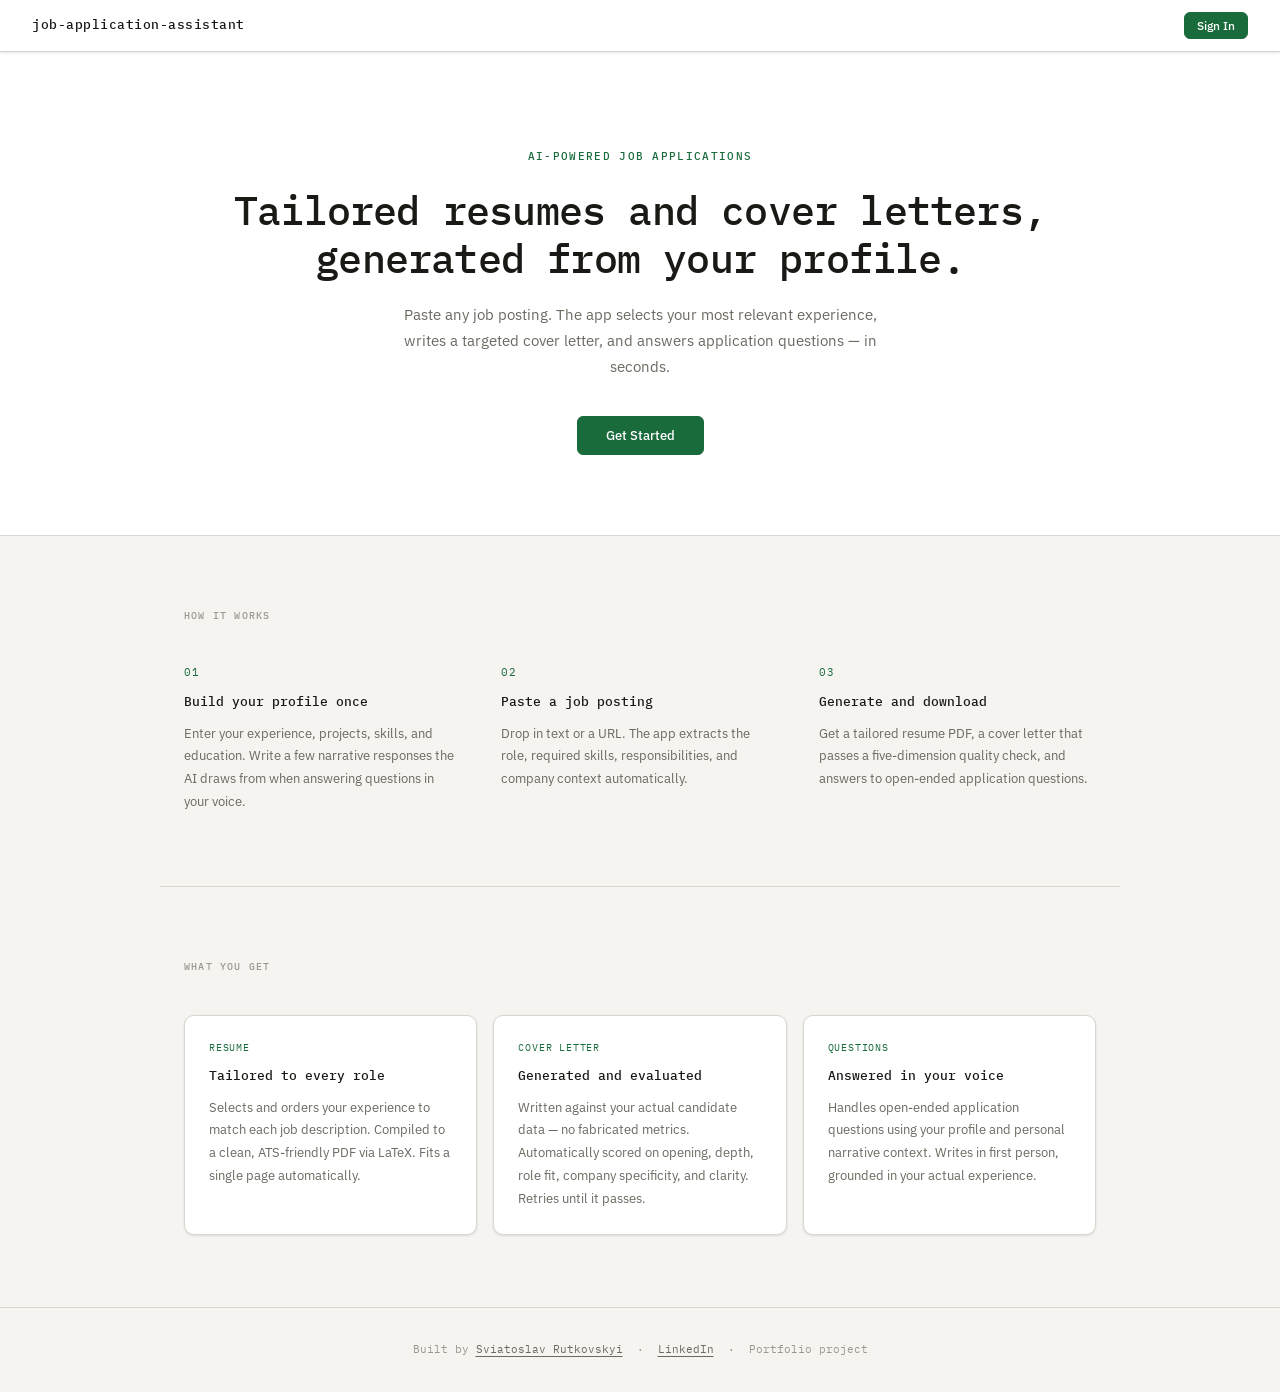
==== frontend/index.html @ 9e21bfa5 "refactured the file structure, split main into routers, added dependencies which absorbed auth, spli" ====
<!doctype html>
<html lang="en">
  <head>
    <meta charset="UTF-8" />
    <meta name="viewport" content="width=device-width, initial-scale=1.0" />
    <title>Job Application Assistant</title>
    <link rel="preconnect" href="https://fonts.googleapis.com" />
    <link
      href="https://fonts.googleapis.com/css2?family=IBM+Plex+Mono:wght@400;500&family=IBM+Plex+Sans:wght@400;500;600&display=swap"
      rel="stylesheet"
    />
    <link rel="stylesheet" href="/frontend/style.css" />
  </head>
  <body style="display: none">
    <!-- Header -->
    <header>
      <span class="header-title">job-application-assistant</span>
      <div style="display: flex; align-items: center; gap: 16px">
        <div class="job-status">
          <div class="status-dot" id="status-dot"></div>
          <span id="status-text">no job loaded</span>
        </div>
        <a class="btn btn-sm" href="/frontend/profile-setup.html"
          >Edit Profile</a
        >
        <button class="btn btn-sm" onclick="signOut()">Sign Out</button>
      </div>
    </header>

    <!-- Action bar -->
    <div class="action-bar">
      <button
        class="btn btn-primary"
        id="btn-cover-letter"
        onclick="runAction('cover-letter')"
      >
        <div class="spinner"></div>
        <span class="btn-label">Generate Cover Letter</span>
      </button>
      <button
        class="btn btn-primary"
        id="btn-resume"
        onclick="runAction('resume')"
      >
        <div class="spinner"></div>
        <span class="btn-label">Tailor Resume</span>
      </button>
      <button class="btn" id="btn-answer" onclick="runAction('answer')">
        <div class="spinner"></div>
        <span class="btn-label">Answer Question</span>
      </button>
    </div>

    <!-- Tab bar -->
    <div class="tab-bar">
      <button class="tab active" onclick="switchTab('job')" id="tab-job">
        Job Description
      </button>
      <button
        class="tab"
        onclick="switchTab('cover-letter')"
        id="tab-cover-letter"
      >
        Cover Letter
      </button>
      <button class="tab" onclick="switchTab('resume')" id="tab-resume">
        Resume
      </button>
      <button class="tab" onclick="switchTab('questions')" id="tab-questions">
        Questions
      </button>
    </div>

    <main>
      <!-- Job Description tab -->
      <div class="tab-panel active" id="panel-job">
        <div class="card">
          <div class="card-header">
            <span>Job Posting</span>
            <span class="meta-text"
              >paste text or URL — URLs are scraped automatically</span
            >
          </div>
          <div class="card-body">
            <textarea
              id="job-posting"
              rows="18"
              placeholder="Paste job description here or enter a URL..."
              oninput="onJobPostingChange()"
            ></textarea>
          </div>
        </div>
      </div>

      <!-- Cover Letter tab -->
      <div class="tab-panel" id="panel-cover-letter">
        <div class="cover-letter-grid">
          <div class="card">
            <div class="card-header">
              <span>Cover Letter</span>
              <div class="flex gap-2">
                <button
                  class="btn btn-sm"
                  onclick="copyText('cover-letter-text')"
                >
                  Copy
                </button>
                <button
                  class="btn btn-sm"
                  id="btn-edit-cl"
                  onclick="toggleEditCoverLetter()"
                  disabled
                >
                  Edit
                </button>
                <button
                  class="btn btn-sm"
                  id="btn-pdf"
                  onclick="downloadCoverLetterPdf()"
                  disabled
                >
                  <div class="spinner"></div>
                  <span class="btn-label">Download PDF</span>
                </button>
              </div>
            </div>
            <div class="card-body" id="cover-letter-output">
              <div class="empty-state">
                Generate a cover letter to see it here.
              </div>
            </div>
          </div>

          <div class="cover-letter-actions"></div>
        </div>
      </div>

      <!-- Resume tab -->
      <div class="tab-panel" id="panel-resume">
        <div class="resume-grid">
          <div>
            <div id="resume-preview-container">
              <div class="pdf-placeholder" id="resume-placeholder">
                Tailor a resume to preview it here.
              </div>
              <iframe
                id="resume-iframe"
                class="pdf-preview"
                style="display: none"
              ></iframe>
            </div>
          </div>

          <div style="display: flex; flex-direction: column; gap: 12px">
            <div class="card">
              <div class="card-header">Download</div>
              <div class="card-body">
                <a
                  id="resume-download-link"
                  class="btn w-full"
                  style="
                    text-decoration: none;
                    justify-content: center;
                    display: none;
                  "
                >
                  Download PDF
                </a>
                <span class="meta-text" id="no-resume-msg">No resume yet.</span>
              </div>
            </div>
            <div class="card">
              <div class="card-header">Feedback</div>
              <div class="card-body">
                <span class="section-label">Optional notes for the model</span>
                <textarea
                  id="resume-feedback"
                  rows="5"
                  placeholder="e.g. Include the neural network project, focus on backend experience..."
                ></textarea>
              </div>
            </div>

            <div class="card">
              <div class="card-header">Options</div>
              <div class="card-body">
                <label
                  class="checkbox-label"
                  id="use-last-resume-row"
                  style="display: none"
                >
                  <input type="checkbox" id="use-last-resume" />
                  Use last resume as base
                </label>
                <span class="meta-text" id="no-last-resume-msg"
                  >No previous resume yet.</span
                >
              </div>
            </div>
          </div>
        </div>
      </div>

      <!-- Questions tab -->
      <div class="tab-panel" id="panel-questions">
        <div class="card">
          <div class="card-header">
            <span>Interview Questions</span>
            <button class="btn btn-sm" onclick="addQuestion()">
              + Add Question
            </button>
          </div>
          <div class="card-body" id="qa-list"></div>
        </div>
      </div>
    </main>

    <!-- Toast container -->
    <div id="toast-container"></div>

    <script src="/frontend/auth.js" defer></script>
    <script src="/frontend/app.js" defer></script>
    <script defer>
      document.addEventListener("DOMContentLoaded", () =>
        requireAuthAndProfile(),
      );
    </script>
  </body>
</html>
---- frontend/style.css ----
:root {
  --bg: #f5f4f0;
  --surface: #ffffff;
  --surface-2: #f0efe9;
  --border: #d8d6ce;
  --border-strong: #b8b6ae;
  --text: #1a1916;
  --text-2: #6b6960;
  --text-3: #9b9890;
  --accent: #1a6b3c;
  --accent-hover: #145530;
  --accent-light: #e8f5ed;
  --danger: #c0392b;
  --danger-light: #fdf0ee;
  --warn: #b7791f;
  --warn-light: #fef9ee;
  --radius: 6px;
  --radius-lg: 10px;
  --mono: "IBM Plex Mono", monospace;
  --sans: "IBM Plex Sans", sans-serif;
  --shadow: 0 1px 3px rgba(0, 0, 0, 0.08), 0 1px 2px rgba(0, 0, 0, 0.04);
  --shadow-md: 0 4px 12px rgba(0, 0, 0, 0.08), 0 2px 4px rgba(0, 0, 0, 0.04);
}

@media (prefers-color-scheme: dark) {
  :root {
    --bg: #141412;
    --surface: #1e1d1a;
    --surface-2: #272521;
    --border: #2e2c28;
    --border-strong: #3e3c38;
    --text: #e8e6df;
    --text-2: #908e87;
    --text-3: #605e58;
    --accent: #4ade80;
    --accent-hover: #22c55e;
    --accent-light: #0d2a1a;
    --danger: #f87171;
    --danger-light: #2a0f0f;
    --warn: #fbbf24;
    --warn-light: #2a1f0a;
    --shadow: 0 1px 3px rgba(0, 0, 0, 0.3);
    --shadow-md: 0 4px 12px rgba(0, 0, 0, 0.3);
  }
}

* {
  box-sizing: border-box;
  margin: 0;
  padding: 0;
}

body {
  font-family: var(--sans);
  background: var(--bg);
  color: var(--text);
  font-size: 14px;
  line-height: 1.6;
  min-height: 100vh;
}

/* ── Header ── */
header {
  background: var(--surface);
  border-bottom: 1px solid var(--border);
  padding: 0 24px;
  height: 52px;
  display: flex;
  align-items: center;
  justify-content: space-between;
  position: sticky;
  top: 0;
  z-index: 100;
  box-shadow: var(--shadow);
}

.header-title {
  font-family: var(--mono);
  font-size: 13px;
  font-weight: 500;
  letter-spacing: 0.04em;
  color: var(--text);
}

.job-status {
  display: flex;
  align-items: center;
  gap: 8px;
  font-size: 12px;
  font-family: var(--mono);
  color: var(--text-2);
}

.status-dot {
  width: 7px;
  height: 7px;
  border-radius: 50%;
  background: var(--border-strong);
  transition: background 0.3s;
  flex-shrink: 0;
}
.status-dot.parsing {
  background: var(--warn);
  animation: pulse 1s infinite;
}
.status-dot.ready {
  background: var(--accent);
}
.status-dot.error {
  background: var(--danger);
}

@keyframes pulse {
  0%,
  100% {
    opacity: 1;
  }
  50% {
    opacity: 0.4;
  }
}

/* ── Action bar ── */
.action-bar {
  background: var(--surface);
  border-bottom: 1px solid var(--border);
  padding: 10px 24px;
  display: flex;
  gap: 8px;
  align-items: center;
}

.btn {
  font-family: var(--sans);
  font-size: 13px;
  font-weight: 500;
  padding: 7px 16px;
  border-radius: var(--radius);
  border: 1px solid var(--border-strong);
  background: var(--surface-2);
  color: var(--text);
  cursor: pointer;
  transition: all 0.15s;
  display: inline-flex;
  align-items: center;
  gap: 6px;
  white-space: nowrap;
}
.btn:hover:not(:disabled) {
  background: var(--border);
}
.btn:active:not(:disabled) {
  transform: scale(0.98);
}
.btn:disabled {
  opacity: 0.45;
  cursor: not-allowed;
}

.btn-primary {
  background: var(--accent);
  border-color: var(--accent);
  color: #fff;
}
@media (prefers-color-scheme: dark) {
  .btn-primary {
    color: #0d2a1a;
  }
}
.btn-primary:hover:not(:disabled) {
  background: var(--accent-hover);
  border-color: var(--accent-hover);
}

.btn-sm {
  font-size: 12px;
  padding: 5px 12px;
}

.spinner {
  width: 12px;
  height: 12px;
  border: 2px solid transparent;
  border-top-color: currentColor;
  border-radius: 50%;
  animation: spin 0.7s linear infinite;
  display: none;
}
.loading .spinner {
  display: inline-block;
}
.loading .btn-label {
  opacity: 0.7;
}

@keyframes spin {
  to {
    transform: rotate(360deg);
  }
}

/* ── Tabs ── */
.tab-bar {
  background: var(--surface);
  border-bottom: 1px solid var(--border);
  padding: 0 24px;
  display: flex;
  gap: 0;
}

.tab {
  font-family: var(--mono);
  font-size: 12px;
  font-weight: 500;
  padding: 12px 16px;
  border: none;
  background: none;
  color: var(--text-3);
  cursor: pointer;
  border-bottom: 2px solid transparent;
  margin-bottom: -1px;
  transition:
    color 0.15s,
    border-color 0.15s;
  letter-spacing: 0.03em;
}
.tab:hover {
  color: var(--text-2);
}
.tab.active {
  color: var(--text);
  border-bottom-color: var(--accent);
}

/* ── Main layout ── */
main {
  max-width: 1200px;
  margin: 0 auto;
  padding: 24px;
}

.tab-panel {
  display: none;
}
.tab-panel.active {
  display: block;
}

/* ── Cards ── */
.card {
  background: var(--surface);
  border: 1px solid var(--border);
  border-radius: var(--radius-lg);
  box-shadow: var(--shadow);
}

.card-header {
  padding: 14px 18px;
  border-bottom: 1px solid var(--border);
  font-family: var(--mono);
  font-size: 11px;
  font-weight: 500;
  letter-spacing: 0.06em;
  text-transform: uppercase;
  color: var(--text-2);
  display: flex;
  align-items: center;
  justify-content: space-between;
}

.card-body {
  padding: 18px;
}

/* ── Textarea ── */
textarea,
input[type="text"] {
  width: 100%;
  font-family: var(--mono);
  font-size: 13px;
  line-height: 1.6;
  background: var(--surface-2);
  color: var(--text);
  border: 1px solid var(--border);
  border-radius: var(--radius);
  padding: 12px;
  resize: vertical;
  transition: border-color 0.15s;
  outline: none;
}
textarea:focus,
input[type="text"]:focus {
  border-color: var(--border-strong);
  box-shadow: 0 0 0 3px var(--accent-light);
}
textarea::placeholder {
  color: var(--text-3);
}

/* ── Toast notifications ── */
#toast-container {
  position: fixed;
  bottom: 24px;
  right: 24px;
  z-index: 999;
  display: flex;
  flex-direction: column;
  gap: 8px;
  pointer-events: none;
}

.toast {
  font-family: var(--mono);
  font-size: 12px;
  padding: 10px 16px;
  border-radius: var(--radius);
  border: 1px solid;
  box-shadow: var(--shadow-md);
  pointer-events: all;
  animation: slide-in 0.2s ease;
  max-width: 360px;
}
.toast.success {
  background: var(--accent-light);
  border-color: var(--accent);
  color: var(--accent);
}
.toast.error {
  background: var(--danger-light);
  border-color: var(--danger);
  color: var(--danger);
}
.toast.info {
  background: var(--surface);
  border-color: var(--border-strong);
  color: var(--text-2);
}

@keyframes slide-in {
  from {
    opacity: 0;
    transform: translateX(16px);
  }
  to {
    opacity: 1;
    transform: translateX(0);
  }
}

/* ── Cover letter panel ── */
.cover-letter-grid {
  display: grid;
  grid-template-columns: 1fr 280px;
  gap: 16px;
}

.cover-letter-actions {
  display: flex;
  flex-direction: column;
  gap: 10px;
}

.empty-state {
  padding: 48px 24px;
  text-align: center;
  color: var(--text-3);
  font-size: 13px;
  font-family: var(--mono);
}

/* ── Resume panel ── */
.resume-grid {
  display: grid;
  grid-template-columns: 1fr 300px;
  gap: 16px;
}

.pdf-preview {
  width: 100%;
  height: 560px;
  border: 1px solid var(--border);
  border-radius: var(--radius);
  background: var(--surface-2);
}

.pdf-placeholder {
  width: 100%;
  height: 560px;
  display: flex;
  align-items: center;
  justify-content: center;
  background: var(--surface-2);
  border: 1px solid var(--border);
  border-radius: var(--radius);
  color: var(--text-3);
  font-family: var(--mono);
  font-size: 12px;
}

/* ── Questions panel ── */
.qa-pair {
  display: grid;
  grid-template-columns: 1fr 1fr;
  gap: 16px;
  padding: 16px 0;
  border-bottom: 1px solid var(--border);
}
.qa-pair:last-child {
  border-bottom: none;
}

.qa-label {
  font-family: var(--mono);
  font-size: 11px;
  font-weight: 500;
  letter-spacing: 0.06em;
  text-transform: uppercase;
  color: var(--text-3);
  margin-bottom: 6px;
}

.answer-box {
  background: var(--surface-2);
  border: 1px solid var(--border);
  border-radius: var(--radius);
  padding: 12px;
  font-size: 13px;
  line-height: 1.6;
  min-height: 100px;
  color: var(--text);
  font-family: var(--sans);
}

.answer-box.empty {
  color: var(--text-3);
  font-family: var(--mono);
  font-size: 12px;
}

.qa-row-actions {
  display: flex;
  justify-content: flex-end;
  gap: 6px;
  margin-top: 8px;
}

/* ── Checkbox ── */
.checkbox-label {
  display: flex;
  align-items: center;
  gap: 8px;
  font-size: 13px;
  color: var(--text-2);
  cursor: pointer;
  user-select: none;
}
.checkbox-label input {
  width: 14px;
  height: 14px;
  accent-color: var(--accent);
  cursor: pointer;
}

/* ── Misc ── */
.section-label {
  font-family: var(--mono);
  font-size: 11px;
  font-weight: 500;
  letter-spacing: 0.06em;
  text-transform: uppercase;
  color: var(--text-3);
  margin-bottom: 6px;
  display: block;
}

.meta-text {
  font-family: var(--mono);
  font-size: 11px;
  color: var(--text-3);
}

.flex {
  display: flex;
}
.gap-2 {
  gap: 8px;
}
.gap-3 {
  gap: 12px;
}
.mt-2 {
  margin-top: 8px;
}
.mt-3 {
  margin-top: 12px;
}
.mt-4 {
  margin-top: 16px;
}
.mb-3 {
  margin-bottom: 12px;
}
.w-full {
  width: 100%;
}

@media (max-width: 768px) {
  .cover-letter-grid,
  .resume-grid,
  .qa-pair {
    grid-template-columns: 1fr;
  }
  main {
    padding: 16px;
  }
  .action-bar {
    flex-wrap: wrap;
  }
}

/* ── Profile form ── */
.profile-main {
  max-width: 780px;
  margin: 0 auto;
  padding: 28px 24px 100px;
}

.form-group {
  display: flex;
  flex-direction: column;
  gap: 6px;
  margin-bottom: 16px;
}

.form-group:last-child {
  margin-bottom: 0;
}

.form-label {
  font-family: var(--mono);
  font-size: 11px;
  font-weight: 500;
  letter-spacing: 0.06em;
  text-transform: uppercase;
  color: var(--text-2);
}

.form-hint {
  font-family: var(--mono);
  font-size: 11px;
  color: var(--text-3);
  margin-top: 2px;
}

.form-row {
  display: grid;
  grid-template-columns: 1fr 1fr;
  gap: 16px;
}

.entry-card {
  background: var(--surface-2);
  border: 1px solid var(--border);
  border-radius: var(--radius-lg);
  padding: 16px;
  margin-bottom: 12px;
}

.entry-card-header {
  display: flex;
  justify-content: space-between;
  align-items: center;
  margin-bottom: 16px;
}

.entry-card-title {
  font-family: var(--mono);
  font-size: 11px;
  font-weight: 500;
  letter-spacing: 0.04em;
  color: var(--text-2);
}

.bullet-list {
  display: flex;
  flex-direction: column;
  gap: 8px;
}

.skill-rows {
  display: flex;
  flex-direction: column;
  gap: 8px;
}

.skill-row {
  display: flex;
  gap: 8px;
  align-items: center;
}

.skill-row input {
  width: 200px !important;
  flex-shrink: 0;
}

.repo-rows {
  display: flex;
  flex-direction: column;
  gap: 8px;
}

.repo-row {
  display: grid;
  grid-template-columns: 1fr 1fr auto;
  gap: 8px;
  align-items: center;
}

.btn-icon {
  font-size: 18px;
  padding: 3px 9px;
  line-height: 1;
  flex-shrink: 0;
  color: var(--text-3);
  border-color: var(--border);
  background: transparent;
}

.btn-icon:hover:not(:disabled) {
  color: var(--danger);
  border-color: var(--danger);
  background: var(--danger-light);
}

.empty-entries {
  text-align: center;
  padding: 28px;
  font-family: var(--mono);
  font-size: 12px;
  color: var(--text-3);
  border: 1px dashed var(--border);
  border-radius: var(--radius-lg);
  margin-bottom: 12px;
}

.section-desc {
  font-family: var(--mono);
  font-size: 12px;
  color: var(--text-3);
  margin-bottom: 20px;
  line-height: 1.75;
}

.profile-footer {
  background: var(--surface);
  border-top: 1px solid var(--border);
  padding: 14px 24px;
  display: flex;
  justify-content: space-between;
  align-items: center;
  position: fixed;
  bottom: 0;
  left: 0;
  right: 0;
  z-index: 50;
  box-shadow: 0 -1px 0 var(--border);
}

.profile-footer-right {
  display: flex;
  gap: 10px;
  align-items: center;
}

.tab-badge {
  display: inline-flex;
  align-items: center;
  justify-content: center;
  background: var(--accent);
  color: #0d2a1a;
  border-radius: 10px;
  font-size: 9px;
  font-weight: 600;
  padding: 1px 6px;
  margin-left: 6px;
  font-family: var(--mono);
  vertical-align: middle;
  line-height: 1.5;
  letter-spacing: 0;
}

.saving-indicator {
  font-family: var(--mono);
  font-size: 11px;
  color: var(--text-3);
}

@media (max-width: 640px) {
  .form-row {
    grid-template-columns: 1fr;
  }
  .repo-row {
    grid-template-columns: 1fr auto;
  }
  .repo-row input:first-child {
    grid-column: 1;
  }
}

/* ── Month input — match text/textarea styling ── */
input[type="month"] {
  width: 100%;
  font-family: var(--mono);
  font-size: 13px;
  line-height: 1.6;
  background: var(--surface-2);
  color: var(--text);
  border: 1px solid var(--border);
  border-radius: var(--radius);
  padding: 10px 12px;
  transition: border-color 0.15s;
  outline: none;
  cursor: pointer;
}
input[type="month"]:focus {
  border-color: var(--border-strong);
  box-shadow: 0 0 0 3px var(--accent-light);
}
input[type="month"]:disabled {
  opacity: 0.4;
  cursor: not-allowed;
}

/* ── Profile nav bar (Prev / Save / Next) ── */
.profile-nav-bar {
  display: flex;
  justify-content: flex-end;
  align-items: center;
  gap: 8px;
  margin-bottom: 20px;
}

/* ── Entry card view mode ── */
.entry-view {
  display: flex;
  justify-content: space-between;
  align-items: flex-start;
  gap: 12px;
}
.entry-view-info {
  flex: 1;
  min-width: 0;
}
.entry-view-title {
  font-family: var(--mono);
  font-size: 13px;
  font-weight: 500;
  color: var(--text);
  white-space: nowrap;
  overflow: hidden;
  text-overflow: ellipsis;
}
.entry-view-sub {
  font-family: var(--mono);
  font-size: 11px;
  color: var(--text-2);
  margin-top: 3px;
}
.entry-view-actions {
  display: flex;
  gap: 6px;
  flex-shrink: 0;
  align-items: flex-start;
}
.entry-edit-footer {
  display: flex;
  justify-content: flex-end;
  gap: 8px;
  margin-top: 16px;
  padding-top: 14px;
  border-top: 1px solid var(--border);
}

/* ── Skill chip input ── */
.chip-container {
  display: flex;
  flex-wrap: wrap;
  gap: 6px;
  align-items: center;
  background: var(--surface-2);
  border: 1px solid var(--border);
  border-radius: var(--radius);
  padding: 7px 10px;
  min-height: 42px;
  cursor: text;
  transition: border-color 0.15s;
}
.chip-container:focus-within {
  border-color: var(--border-strong);
  box-shadow: 0 0 0 3px var(--accent-light);
}
.skill-chip {
  display: inline-flex;
  align-items: center;
  gap: 5px;
  background: var(--surface);
  border: 1px solid var(--border-strong);
  border-radius: var(--radius);
  padding: 2px 8px 2px 10px;
  font-family: var(--mono);
  font-size: 12px;
  color: var(--text);
  white-space: nowrap;
}
.skill-chip button,
.chip-remove {
  background: none;
  border: none;
  cursor: pointer;
  color: var(--text-3);
  padding: 0 0 0 2px;
  font-size: 14px;
  line-height: 1;
  display: flex;
  align-items: center;
  outline: none;
}
.skill-chip button:hover,
.chip-remove:hover {
  color: var(--danger);
}
.chip-input {
  border: none !important;
  background: transparent !important;
  padding: 2px 4px !important;
  width: auto !important;
  min-width: 120px;
  flex: 1;
  box-shadow: none !important;
  font-size: 12px !important;
}
.chip-display {
  display: flex;
  flex-wrap: wrap;
  gap: 5px;
  margin-top: 6px;
}

/* ── Skill category view row ── */
.entry-view-skill-row {
  font-family: var(--mono);
  font-size: 12px;
  line-height: 1.7;
}
.entry-view-skill-row .entry-view-title {
  white-space: normal;
  font-size: 13px;
}
.entry-view-skill-list {
  color: var(--text-2);
  font-size: 12px;
}

/* ── Bullet row — × beside textarea ── */
.bullet-row {
  display: flex;
  gap: 8px;
  align-items: flex-start;
}
.bullet-row textarea {
  flex: 1 1 0%;
  width: 0 !important;
  min-width: 0;
  min-height: 42px;
  resize: vertical;
}

/* ── Profile main — no bottom padding (footer removed) ── */
.profile-main {
  padding-bottom: 32px;
}

/* ── Currently-here checkbox row ── */
.current-checkbox {
  margin-top: 6px;
}
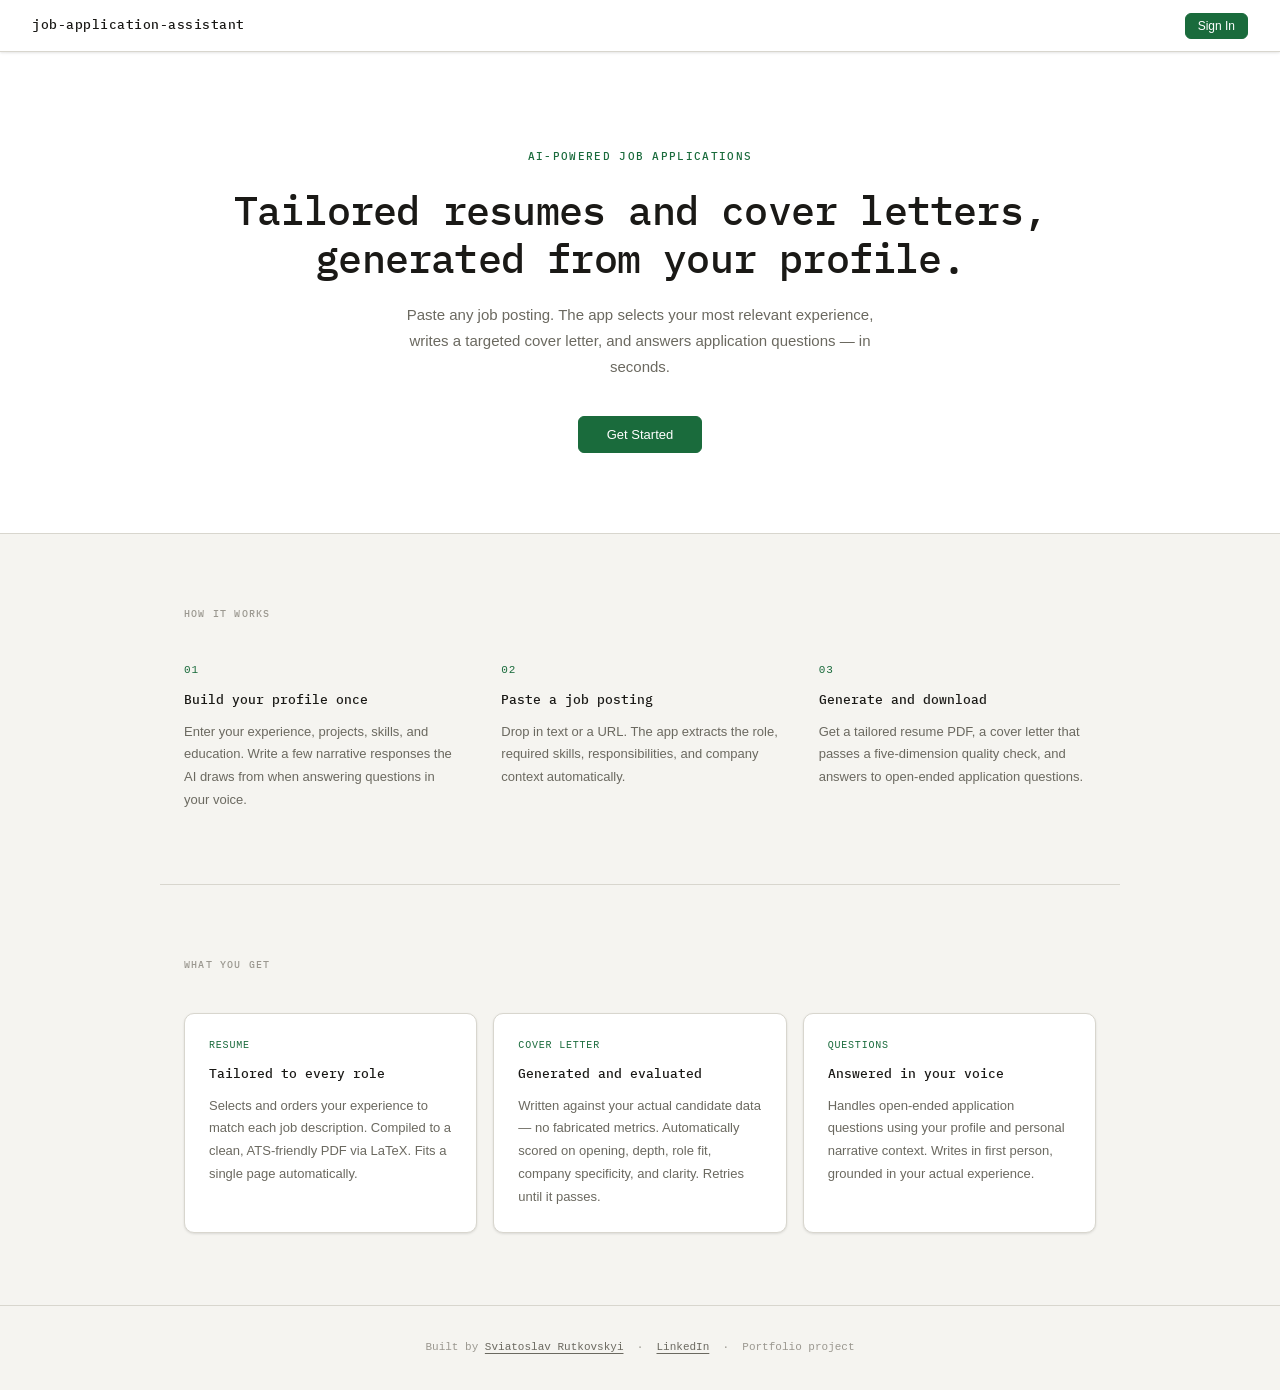
==== commit 5f13a16a: "added warnings stopping user from using app features if there is not enough profile info. Added laye" ====
--- a/frontend/index.html
+++ b/frontend/index.html
@@ -49,6 +49,12 @@
         <div class="spinner"></div>
         <span class="btn-label">Answer Question</span>
       </button>
+      <div id="profile-status" style="display: none" class="profile-status">
+        <span id="profile-status-text"></span>
+        <a href="/frontend/profile-setup.html" class="profile-status-link"
+          >Edit profile &rarr;</a
+        >
+      </div>
     </div>
 
     <!-- Tab bar -->
@@ -221,9 +227,10 @@
     <script src="/frontend/auth.js" defer></script>
     <script src="/frontend/app.js" defer></script>
     <script defer>
-      document.addEventListener("DOMContentLoaded", () =>
-        requireAuthAndProfile(),
-      );
+      document.addEventListener("DOMContentLoaded", async () => {
+        await requireAuthAndProfile();
+        await checkProfileContent();
+      });
     </script>
   </body>
 </html>
--- a/frontend/style.css
+++ b/frontend/style.css
@@ -120,6 +120,28 @@
   }
 }
 
+/* ── Profile inline status (action bar) ── */
+.profile-status {
+  display: flex;
+  align-items: center;
+  gap: 8px;
+  font-family: var(--sans);
+  font-size: 12px;
+  margin-left: auto;
+  white-space: nowrap;
+}
+.profile-status--error {
+  color: var(--danger);
+}
+.profile-status--warn {
+  color: var(--warn);
+}
+.profile-status-link {
+  font-weight: 600;
+  text-decoration: underline;
+  color: inherit;
+}
+
 /* ── Action bar ── */
 .action-bar {
   background: var(--surface);
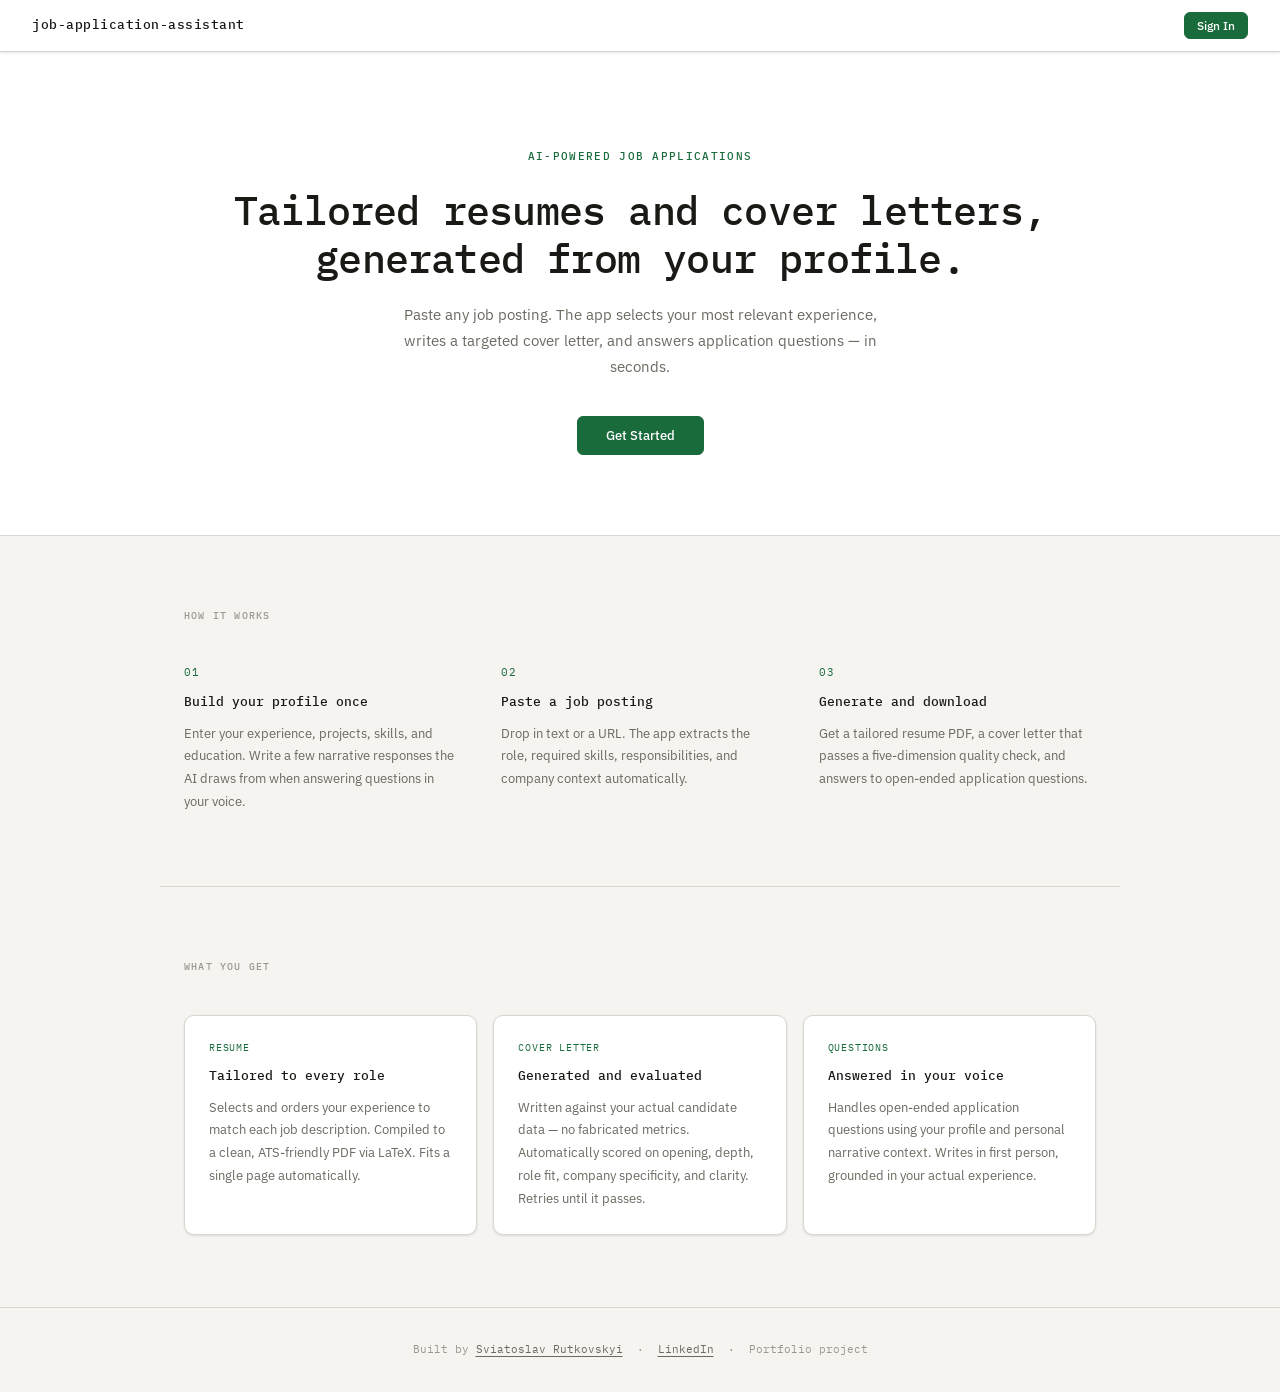
==== commit 4d542045: "added favicon icons" ====
--- a/frontend/index.html
+++ b/frontend/index.html
@@ -5,6 +5,24 @@
     <meta name="viewport" content="width=device-width, initial-scale=1.0" />
     <title>Job Application Assistant</title>
     <link rel="preconnect" href="https://fonts.googleapis.com" />
+    <link
+      rel="apple-touch-icon"
+      sizes="180x180"
+      href="/frontend/img/apple-touch-icon.png"
+    />
+    <link
+      rel="icon"
+      type="image/png"
+      sizes="32x32"
+      href="/frontend/img/favicon-32x32.png"
+    />
+    <link
+      rel="icon"
+      type="image/png"
+      sizes="16x16"
+      href="/frontend/img/favicon-16x16.png"
+    />
+    <link rel="manifest" href="/frontend/img/site.webmanifest" />
     <link
       href="https://fonts.googleapis.com/css2?family=IBM+Plex+Mono:wght@400;500&family=IBM+Plex+Sans:wght@400;500;600&display=swap"
       rel="stylesheet"
--- a/frontend/style.css
+++ b/frontend/style.css
@@ -120,6 +120,23 @@
   }
 }
 
+/* ── Locked section (personal / profile view mode) ── */
+.section-locked input:disabled,
+.section-locked textarea:disabled {
+  background: transparent;
+  border-color: transparent;
+  box-shadow: none;
+  padding-left: 0;
+  color: var(--text);
+  -webkit-text-fill-color: var(--text);
+  opacity: 1;
+  resize: none;
+  cursor: default;
+}
+.section-locked .form-hint {
+  display: none;
+}
+
 /* ── Profile inline status (action bar) ── */
 .profile-status {
   display: flex;
